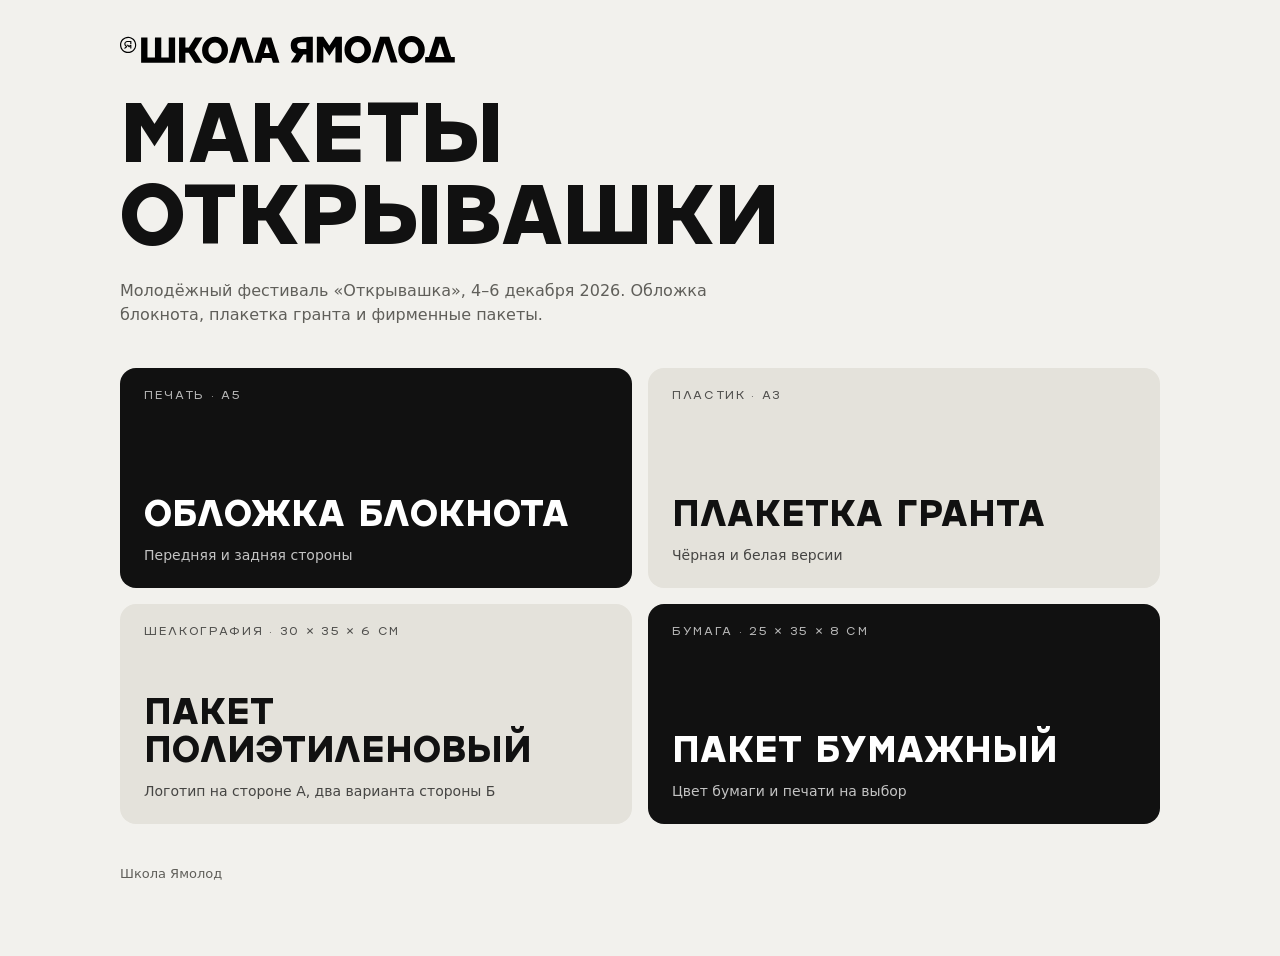
==== index.html @ 5dc26747 "Add files via upload" ====
<!doctype html>
<html lang="ru">
<head>
<meta charset="utf-8">
<meta name="viewport" content="width=device-width,initial-scale=1">
<title>Макеты · Школа Ямолод · Открывашка</title>
<style>
@font-face{font-family:'Masiva';src:url('Masiva-Medium.ttf') format('truetype');font-weight:500}
@font-face{font-family:'Masiva';src:url('Masiva-Black.ttf') format('truetype');font-weight:900}
:root{--bg:#f2f1ed;--fg:#111;--muted:#605f5a;--line:#cfcdc5}
*{box-sizing:border-box}
body{margin:0;background:var(--bg);color:var(--fg);font:16px/1.55 system-ui,-apple-system,'Segoe UI',Arial,sans-serif}
.wrap{max-width:1080px;margin:0 auto;padding:36px 20px 72px;display:flex;flex-direction:column;gap:40px}
.logo{height:28px;width:auto;display:block}
.eyebrow{font:500 12px 'Masiva',sans-serif;letter-spacing:.14em;text-transform:uppercase;color:var(--muted)}
h1{font:900 clamp(34px,7vw,84px)/.98 'Masiva','Arial Black',sans-serif;margin:10px 0 0;text-transform:uppercase;letter-spacing:-.01em}
.lead{margin:14px 0 0;max-width:60ch;color:var(--muted)}
.grid{display:grid;grid-template-columns:repeat(2,minmax(0,1fr));gap:16px}
@media(max-width:640px){.grid{grid-template-columns:minmax(0,1fr)}}
.card{display:flex;flex-direction:column;justify-content:space-between;gap:36px;min-height:220px;padding:22px 24px;border-radius:16px;background:#111;color:#fff;text-decoration:none;transition:transform .15s}
.card:hover{transform:translateY(-3px)}
.card:focus-visible{outline:3px solid #8a6fd1;outline-offset:3px}
.card.light{background:#e4e2db;color:#111}
.card .k{font:500 12px 'Masiva',sans-serif;letter-spacing:.14em;text-transform:uppercase;opacity:.7}
.card .t{font:900 clamp(24px,3.4vw,36px)/1.05 'Masiva',sans-serif;text-transform:uppercase}
.card .s{font-size:14px;opacity:.75;margin-top:8px}
@media(prefers-reduced-motion:reduce){.card{transition:none}}
footer{font-size:13px;color:var(--muted)}
</style>
</head>
<body>
<div class="wrap">
<header>
<img class="logo" src="logo-horizontal-black.svg" alt="Школа Ямолод">
<h1 style="margin-top:36px">Макеты<br>Открывашки</h1>
<p class="lead">Молодёжный фестиваль «Открывашка», 4–6 декабря 2026. Обложка блокнота, плакетка гранта и фирменные пакеты.</p>
</header>
<main class="grid">
<a class="card" href="cover.html"><span class="k">Печать · А5</span><span><span class="t">Обложка блокнота</span><div class="s">Передняя и задняя стороны</div></span></a>
<a class="card light" href="plaque.html"><span class="k">Пластик · А3</span><span><span class="t">Плакетка гранта</span><div class="s">Чёрная и белая версии</div></span></a>
<a class="card light" href="bag-polyethylene.html"><span class="k">Шелкография · 30 × 35 × 6 см</span><span><span class="t">Пакет полиэтиленовый</span><div class="s">Логотип на стороне А, два варианта стороны Б</div></span></a>
<a class="card" href="bag-paper.html"><span class="k">Бумага · 25 × 35 × 8 см</span><span><span class="t">Пакет бумажный</span><div class="s">Цвет бумаги и печати на выбор</div></span></a>
</main>
<footer>Школа Ямолод</footer>
</div>
</body>
</html>
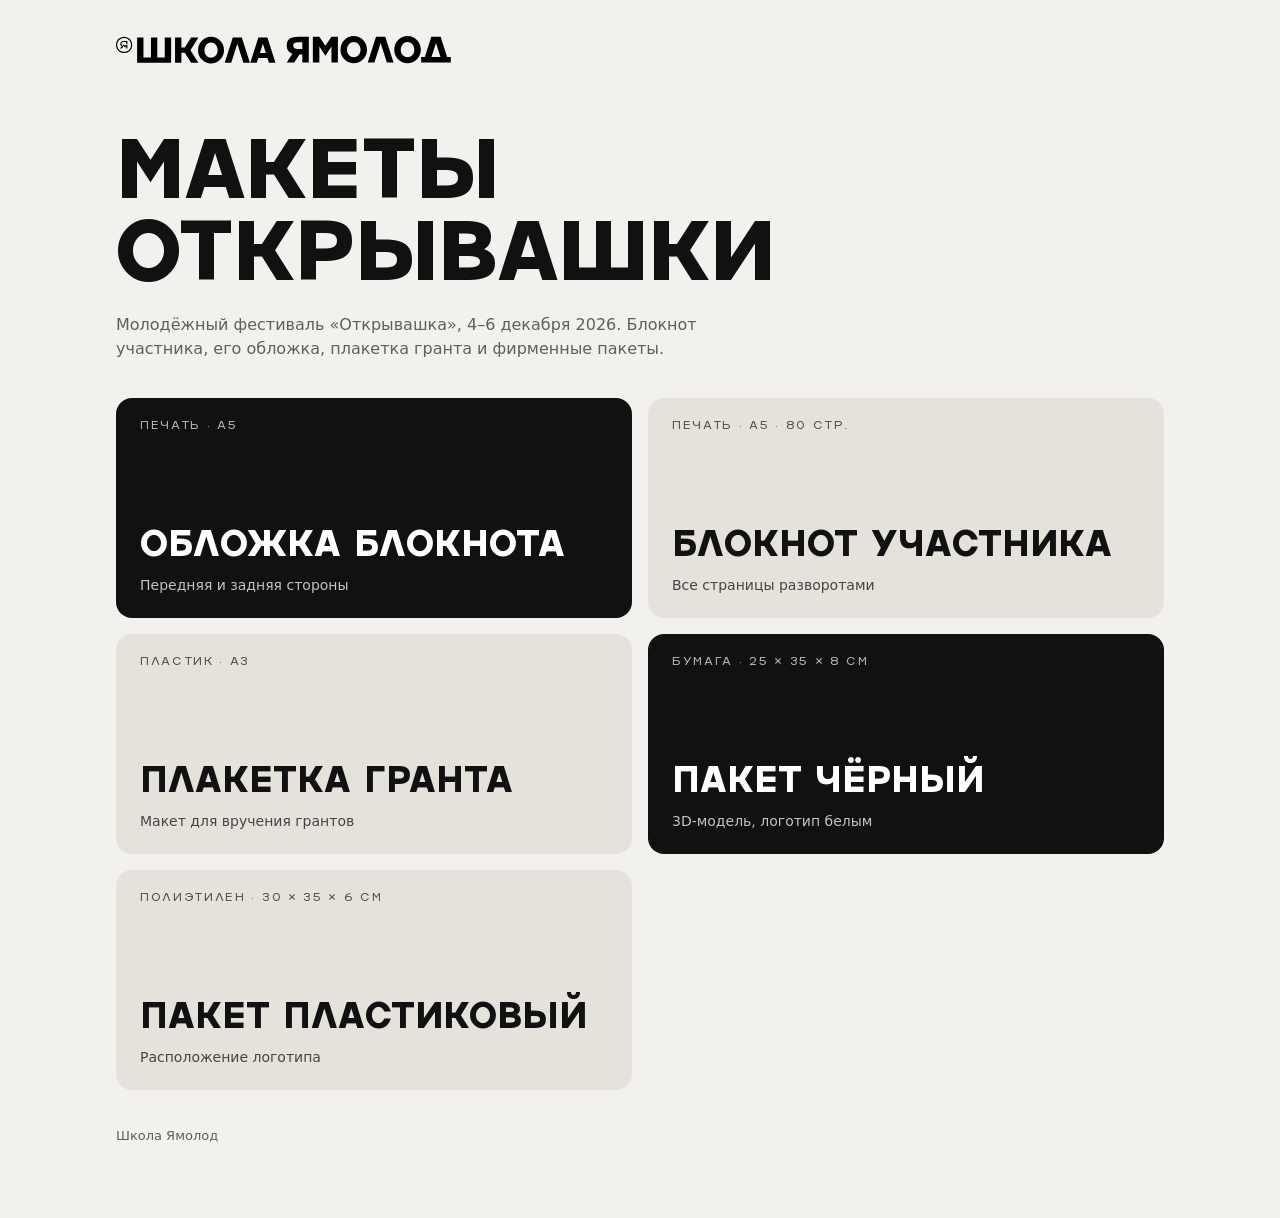
==== commit 79dac248: "Site with final mockups for the client" ====
--- a/index.html
+++ b/index.html
@@ -1,47 +1,18 @@
 <!doctype html>
-<html lang="ru">
-<head>
-<meta charset="utf-8">
-<meta name="viewport" content="width=device-width,initial-scale=1">
-<title>Макеты · Школа Ямолод · Открывашка</title>
-<style>
-@font-face{font-family:'Masiva';src:url('Masiva-Medium.ttf') format('truetype');font-weight:500}
-@font-face{font-family:'Masiva';src:url('Masiva-Black.ttf') format('truetype');font-weight:900}
-:root{--bg:#f2f1ed;--fg:#111;--muted:#605f5a;--line:#cfcdc5}
-*{box-sizing:border-box}
-body{margin:0;background:var(--bg);color:var(--fg);font:16px/1.55 system-ui,-apple-system,'Segoe UI',Arial,sans-serif}
-.wrap{max-width:1080px;margin:0 auto;padding:36px 20px 72px;display:flex;flex-direction:column;gap:40px}
-.logo{height:28px;width:auto;display:block}
-.eyebrow{font:500 12px 'Masiva',sans-serif;letter-spacing:.14em;text-transform:uppercase;color:var(--muted)}
-h1{font:900 clamp(34px,7vw,84px)/.98 'Masiva','Arial Black',sans-serif;margin:10px 0 0;text-transform:uppercase;letter-spacing:-.01em}
-.lead{margin:14px 0 0;max-width:60ch;color:var(--muted)}
-.grid{display:grid;grid-template-columns:repeat(2,minmax(0,1fr));gap:16px}
-@media(max-width:640px){.grid{grid-template-columns:minmax(0,1fr)}}
-.card{display:flex;flex-direction:column;justify-content:space-between;gap:36px;min-height:220px;padding:22px 24px;border-radius:16px;background:#111;color:#fff;text-decoration:none;transition:transform .15s}
-.card:hover{transform:translateY(-3px)}
-.card:focus-visible{outline:3px solid #8a6fd1;outline-offset:3px}
-.card.light{background:#e4e2db;color:#111}
-.card .k{font:500 12px 'Masiva',sans-serif;letter-spacing:.14em;text-transform:uppercase;opacity:.7}
-.card .t{font:900 clamp(24px,3.4vw,36px)/1.05 'Masiva',sans-serif;text-transform:uppercase}
-.card .s{font-size:14px;opacity:.75;margin-top:8px}
-@media(prefers-reduced-motion:reduce){.card{transition:none}}
-footer{font-size:13px;color:var(--muted)}
-</style>
-</head>
-<body>
+<html lang="ru"><head><meta charset="utf-8"><meta name="viewport" content="width=device-width,initial-scale=1">
+<title>Макеты Открывашки</title>
+<link rel="stylesheet" href="style.css"></head><body>
 <div class="wrap">
-<header>
 <img class="logo" src="logo-horizontal-black.svg" alt="Школа Ямолод">
-<h1 style="margin-top:36px">Макеты<br>Открывашки</h1>
-<p class="lead">Молодёжный фестиваль «Открывашка», 4–6 декабря 2026. Обложка блокнота, плакетка гранта и фирменные пакеты.</p>
-</header>
+<header><h1 class="big">Макеты<br>Открывашки</h1>
+<p class="lead">Молодёжный фестиваль «Открывашка», 4–6 декабря 2026. Блокнот участника, его обложка, плакетка гранта и фирменные пакеты.</p></header>
 <main class="grid">
 <a class="card" href="cover.html"><span class="k">Печать · А5</span><span><span class="t">Обложка блокнота</span><div class="s">Передняя и задняя стороны</div></span></a>
-<a class="card light" href="plaque.html"><span class="k">Пластик · А3</span><span><span class="t">Плакетка гранта</span><div class="s">Чёрная и белая версии</div></span></a>
-<a class="card light" href="bag-polyethylene.html"><span class="k">Шелкография · 30 × 35 × 6 см</span><span><span class="t">Пакет полиэтиленовый</span><div class="s">Логотип на стороне А, два варианта стороны Б</div></span></a>
-<a class="card" href="bag-paper.html"><span class="k">Бумага · 25 × 35 × 8 см</span><span><span class="t">Пакет бумажный</span><div class="s">Цвет бумаги и печати на выбор</div></span></a>
+<a class="card light" href="notebook.html"><span class="k">Печать · А5 · 80 стр.</span><span><span class="t">Блокнот участника</span><div class="s">Все страницы разворотами</div></span></a>
+<a class="card light" href="plaque.html"><span class="k">Пластик · А3</span><span><span class="t">Плакетка гранта</span><div class="s">Макет для вручения грантов</div></span></a>
+<a class="card" href="bag-black.html"><span class="k">Бумага · 25 × 35 × 8 см</span><span><span class="t">Пакет чёрный</span><div class="s">3D-модель, логотип белым</div></span></a>
+<a class="card light" href="bag-plastic.html"><span class="k">Полиэтилен · 30 × 35 × 6 см</span><span><span class="t">Пакет пластиковый</span><div class="s">Расположение логотипа</div></span></a>
 </main>
 <footer>Школа Ямолод</footer>
 </div>
-</body>
-</html>
+</body></html>
--- a/style.css
+++ b/style.css
@@ -0,0 +1,42 @@
+@font-face{font-family:'Masiva';src:url('Masiva-Regular.ttf') format('truetype');font-weight:400}
+@font-face{font-family:'Masiva';src:url('Masiva-Medium.ttf') format('truetype');font-weight:500}
+@font-face{font-family:'Masiva';src:url('Masiva-Bold.ttf') format('truetype');font-weight:700}
+@font-face{font-family:'Masiva';src:url('Masiva-Black.ttf') format('truetype');font-weight:900}
+:root{color-scheme:light;--bg:#f2f1ed;--panel:#e8e6df;--fg:#111;--muted:#605f5a;--line:#cfcdc5}
+*{box-sizing:border-box}
+body{margin:0;background:var(--bg);color:var(--fg);font:16px/1.55 system-ui,-apple-system,'Segoe UI',Arial,sans-serif}
+img{max-width:100%;display:block}
+.wrap{max-width:1080px;margin:0 auto;padding:36px 16px 72px;display:flex;flex-direction:column;gap:36px}
+.logo{height:28px;width:auto;align-self:flex-start}
+.back{font:500 14px 'Masiva',sans-serif;color:var(--fg);text-decoration:none;letter-spacing:.04em}
+.back:hover{text-decoration:underline}
+.eyebrow{font:500 12px 'Masiva',sans-serif;letter-spacing:.14em;text-transform:uppercase;color:var(--muted)}
+h1{font:900 clamp(30px,6vw,64px)/1 'Masiva','Arial Black',sans-serif;margin:8px 0 0;text-transform:uppercase;letter-spacing:-.01em}
+h1.big{font-size:clamp(34px,7vw,84px);line-height:.98;margin-top:36px}
+h2{font:900 20px/1.2 'Masiva',sans-serif;margin:0 0 12px;text-transform:uppercase}
+.lead{margin:12px 0 0;max-width:62ch;color:var(--muted)}
+.stage{background:var(--panel);border-radius:16px;padding:24px}
+.shadow{box-shadow:0 8px 30px rgba(0,0,0,.18)}
+.pair{display:grid;grid-template-columns:repeat(2,minmax(0,1fr));gap:24px;align-items:start}
+figure{margin:0;display:flex;flex-direction:column;gap:10px}
+figcaption{font-size:14px;color:var(--muted)}
+figcaption b{color:var(--fg);font-weight:600}
+.spec{display:grid;grid-template-columns:repeat(auto-fit,minmax(220px,1fr));gap:16px 28px;margin:0;padding:20px 22px;background:var(--panel);border-radius:14px}
+.spec div{display:flex;flex-direction:column;gap:2px}
+.spec dt{font:500 12px 'Masiva',sans-serif;letter-spacing:.1em;text-transform:uppercase;color:var(--muted)}
+.spec dd{margin:0}
+.grid{display:grid;grid-template-columns:repeat(2,minmax(0,1fr));gap:16px}
+.card{display:flex;flex-direction:column;justify-content:space-between;gap:36px;min-height:220px;padding:22px 24px;border-radius:16px;background:#111;color:#fff;text-decoration:none;transition:transform .15s}
+.card:hover{transform:translateY(-3px)}
+.card:focus-visible{outline:3px solid #B51932;outline-offset:3px}
+.card.light{background:#e4e2db;color:#111}
+.card .k{font:500 12px 'Masiva',sans-serif;letter-spacing:.14em;text-transform:uppercase;opacity:.7}
+.card .t{font:900 clamp(24px,3.4vw,36px)/1.05 'Masiva',sans-serif;text-transform:uppercase}
+.card .s{font-size:14px;opacity:.75;margin-top:8px}
+.btn{font:500 14px 'Masiva',sans-serif;border:1.5px solid var(--line);background:transparent;color:var(--fg);border-radius:999px;padding:8px 18px;cursor:pointer}
+.btn[aria-pressed=true]{border-color:var(--fg);background:var(--fg);color:var(--bg)}
+.btn:disabled{opacity:.35;cursor:default}
+.btn:focus-visible{outline:2px solid #B51932;outline-offset:2px}
+footer{font-size:13px;color:var(--muted)}
+@media(max-width:640px){.grid,.pair{grid-template-columns:minmax(0,1fr)}.stage{padding:14px}}
+@media(prefers-reduced-motion:reduce){.card{transition:none}}
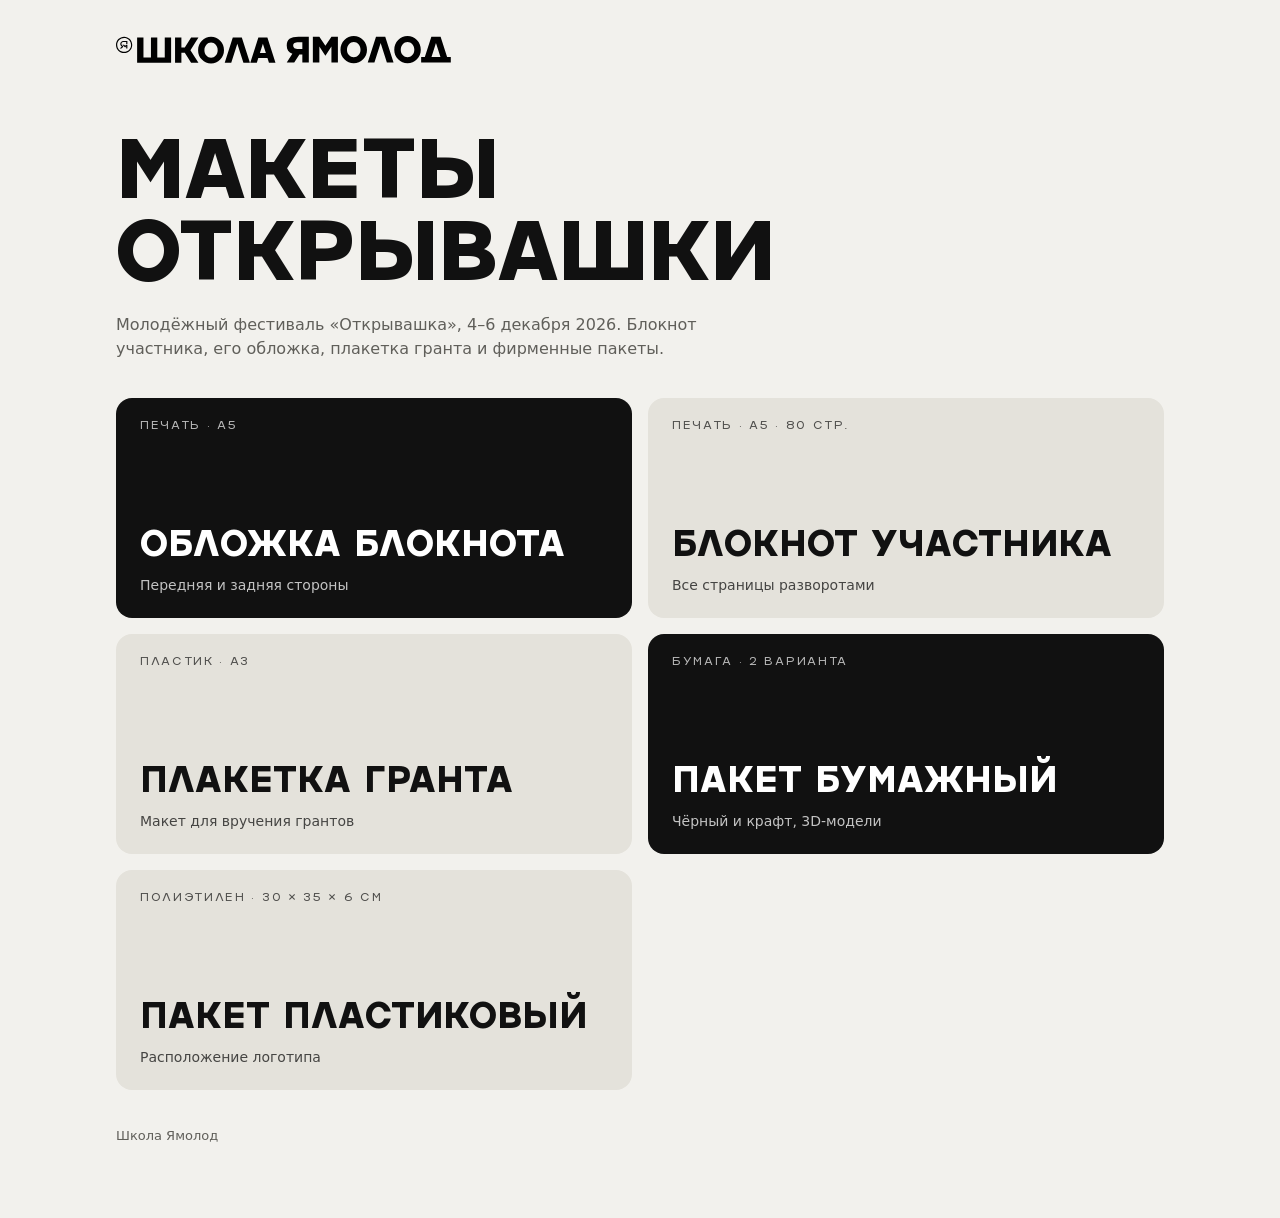
==== commit 95e9e1cd: "Add kraft paper bag as second option on paper bag page Co-Authored-By: Claude Opus 5.5 <noreply@anth" ====
--- a/index.html
+++ b/index.html
@@ -10,7 +10,7 @@
 <a class="card" href="cover.html"><span class="k">Печать · А5</span><span><span class="t">Обложка блокнота</span><div class="s">Передняя и задняя стороны</div></span></a>
 <a class="card light" href="notebook.html"><span class="k">Печать · А5 · 80 стр.</span><span><span class="t">Блокнот участника</span><div class="s">Все страницы разворотами</div></span></a>
 <a class="card light" href="plaque.html"><span class="k">Пластик · А3</span><span><span class="t">Плакетка гранта</span><div class="s">Макет для вручения грантов</div></span></a>
-<a class="card" href="bag-black.html"><span class="k">Бумага · 25 × 35 × 8 см</span><span><span class="t">Пакет чёрный</span><div class="s">3D-модель, логотип белым</div></span></a>
+<a class="card" href="bag-black.html"><span class="k">Бумага · 2 варианта</span><span><span class="t">Пакет бумажный</span><div class="s">Чёрный и крафт, 3D-модели</div></span></a>
 <a class="card light" href="bag-plastic.html"><span class="k">Полиэтилен · 30 × 35 × 6 см</span><span><span class="t">Пакет пластиковый</span><div class="s">Расположение логотипа</div></span></a>
 </main>
 <footer>Школа Ямолод</footer>
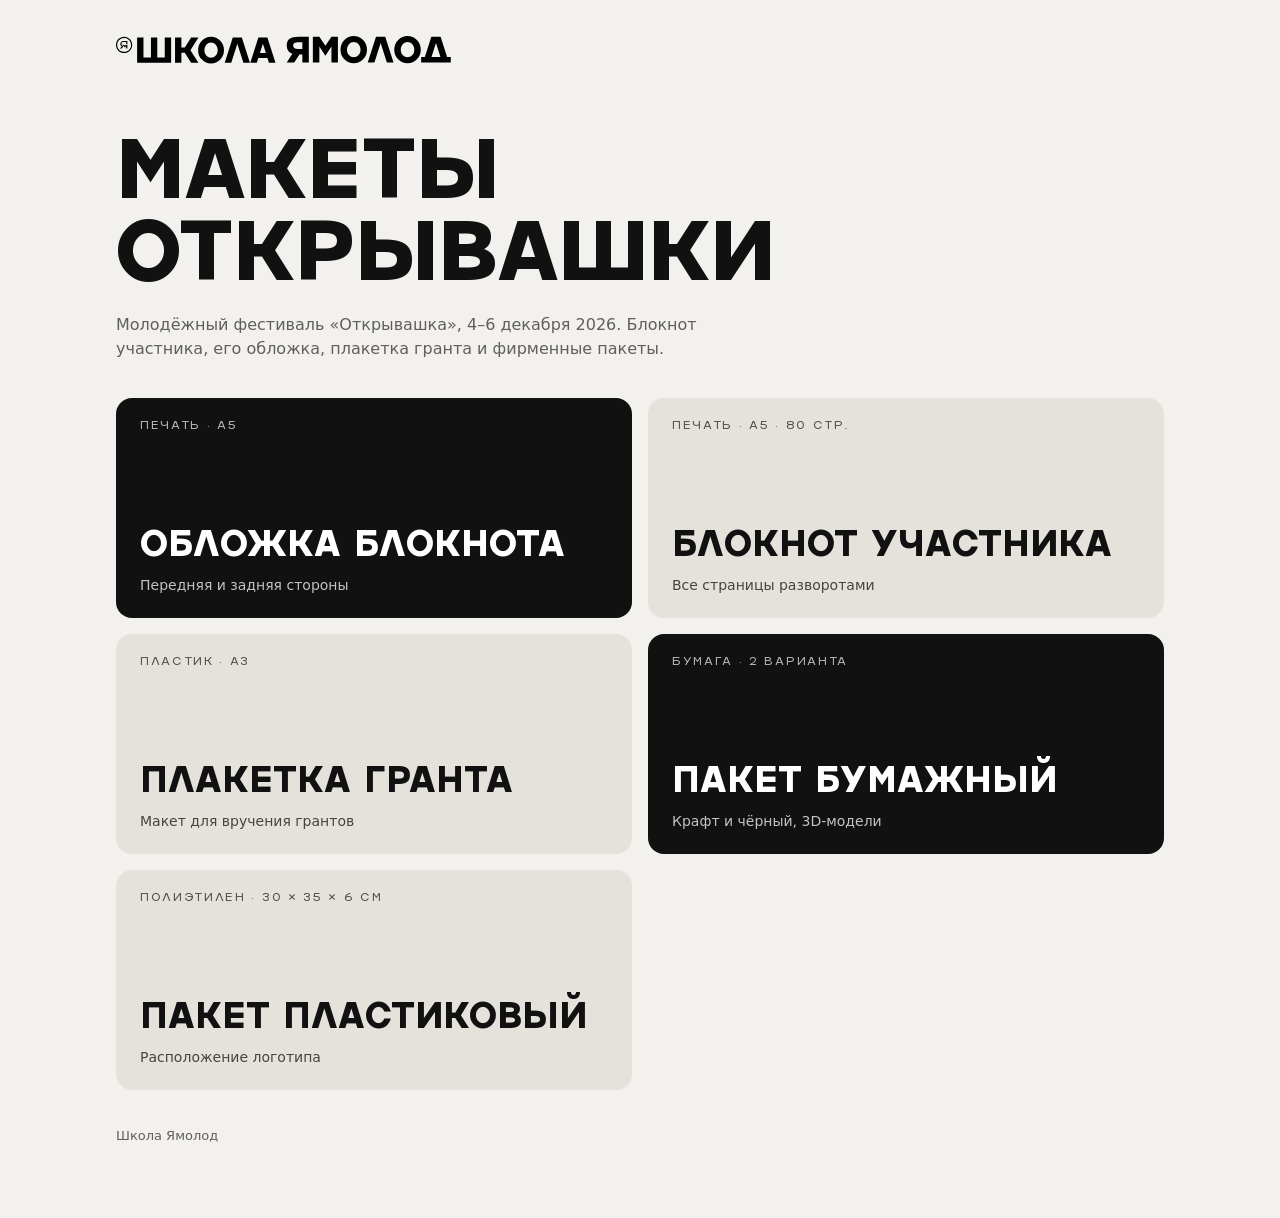
==== commit 04b2e999: "Show kraft bag first on paper bag page Co-Authored-By: Claude Opus 5.5 <noreply@anthropic.com>" ====
--- a/index.html
+++ b/index.html
@@ -10,7 +10,7 @@
 <a class="card" href="cover.html"><span class="k">Печать · А5</span><span><span class="t">Обложка блокнота</span><div class="s">Передняя и задняя стороны</div></span></a>
 <a class="card light" href="notebook.html"><span class="k">Печать · А5 · 80 стр.</span><span><span class="t">Блокнот участника</span><div class="s">Все страницы разворотами</div></span></a>
 <a class="card light" href="plaque.html"><span class="k">Пластик · А3</span><span><span class="t">Плакетка гранта</span><div class="s">Макет для вручения грантов</div></span></a>
-<a class="card" href="bag-black.html"><span class="k">Бумага · 2 варианта</span><span><span class="t">Пакет бумажный</span><div class="s">Чёрный и крафт, 3D-модели</div></span></a>
+<a class="card" href="bag-black.html"><span class="k">Бумага · 2 варианта</span><span><span class="t">Пакет бумажный</span><div class="s">Крафт и чёрный, 3D-модели</div></span></a>
 <a class="card light" href="bag-plastic.html"><span class="k">Полиэтилен · 30 × 35 × 6 см</span><span><span class="t">Пакет пластиковый</span><div class="s">Расположение логотипа</div></span></a>
 </main>
 <footer>Школа Ямолод</footer>
